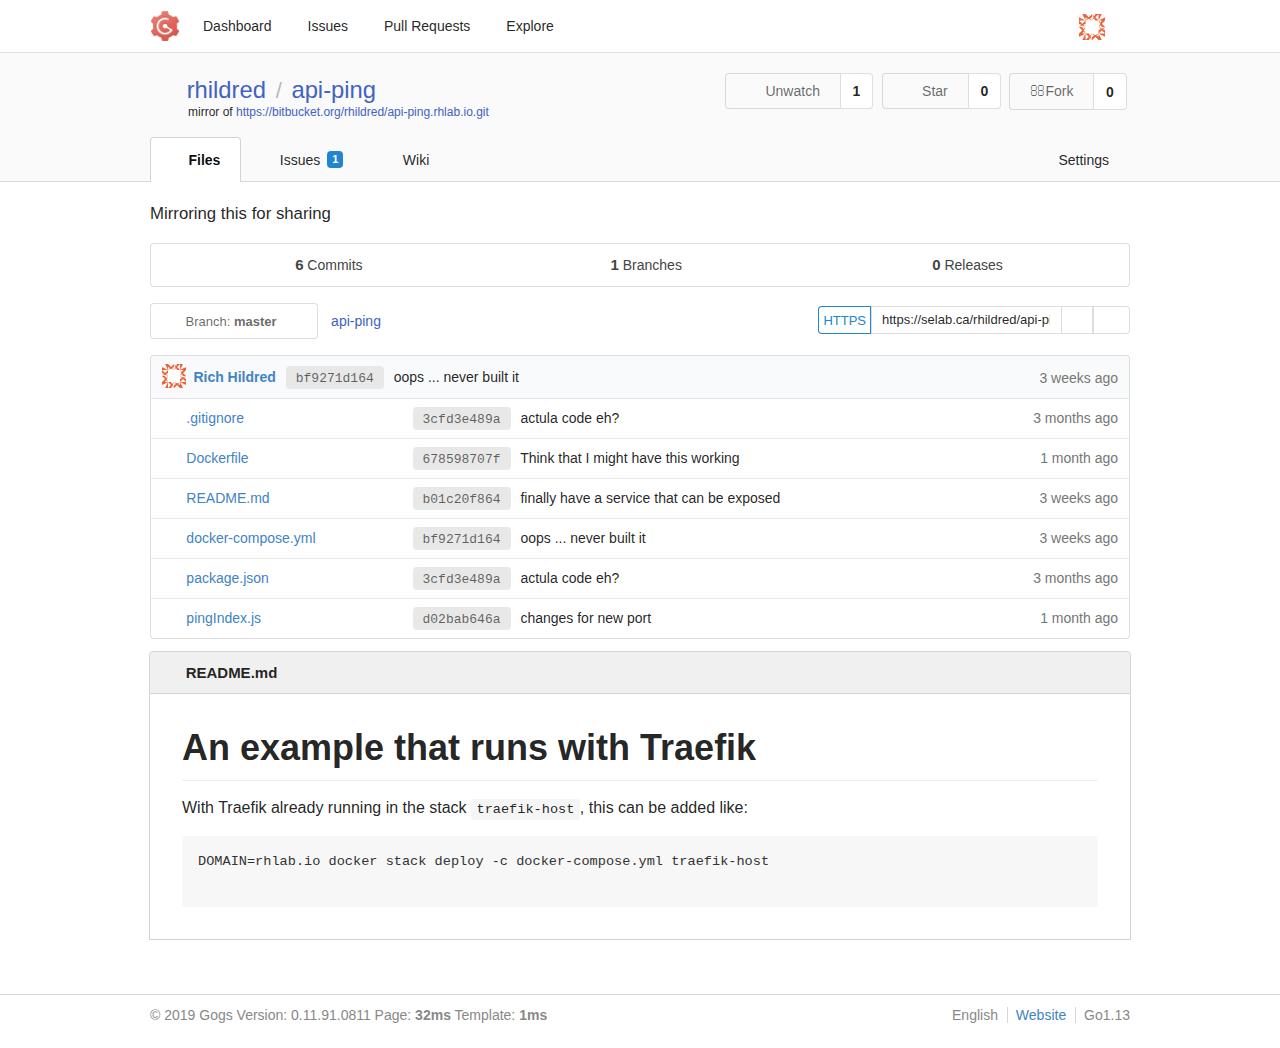
==== index.html @ e6c8b8d9 "First commit" ====
<!DOCTYPE html>
<!-- saved from url=(0039)https://gogs.selab.ca/rhildred/api-ping -->
<html><head data-suburl=""><meta http-equiv="Content-Type" content="text/html; charset=UTF-8">
	
	<meta http-equiv="X-UA-Compatible" content="IE=edge">
	<meta name="viewport" content="width=device-width, initial-scale=1.0">
	
		<meta name="author" content="rhildred">
		<meta name="description" content="api-ping - Mirroring this for sharing">
		<meta name="keywords" content="go, git, self-hosted, gogs">
	
	<meta name="referrer" content="no-referrer">
	<meta name="_csrf" content="K0z43jpOwZf_SFIL_bsp2-HHdgI6MTU2ODgyOTk5ODUxMTM0NTI4OA==">
	<meta name="_suburl" content="">

	
	
		<meta property="og:url" content="https://selab.ca/rhildred/api-ping">
		<meta property="og:type" content="object">
		<meta property="og:title" content="rhildred/api-ping">
		<meta property="og:description" content="Mirroring this for sharing">
		<meta property="og:image" content="https://secure.gravatar.com/avatar/ca1ed11e4f849117d8cab7da4cb4db39?d=identicon">
	

	<link rel="shortcut icon" href="./assets/favicon.png">

	<script src="./assets/jquery-1.11.3.min.js.download"></script>
	<script src="./assets/jquery.are-you-sure.js.download"></script>
	<link rel="stylesheet" href="./assets/font-awesome.min.css">
	<link rel="stylesheet" href="./assets/octicons.min.css">

	
	

	

	
	<link rel="stylesheet" href="./assets/semantic-2.3.1.min.css">
	<link rel="stylesheet" href="./assets/gogs.css">
	<link rel="stylesheet" href="./assets/selab.css">
	<noscript>
		<style>
			.dropdown:hover > .menu { display: block; }
			.ui.secondary.menu .dropdown.item > .menu { margin-top: 0; }
		 </style>
	</noscript>

	
	<script src="./assets/semantic-2.3.1.min.js.download"></script>
	<script src="./assets/gogs.js.download"></script>
	<script src="./assets/selab.js"></script>

	<title>rhildred/api-ping: Mirroring this for sharing - Social Entrepreneurship Lab</title>

	<meta name="theme-color" content="#ff5343">

	
</head>
<body>
	<div class="full height">
		<noscript>This website works better with JavaScript</noscript>

		
			<div class="following bar light">
				<div class="ui container">
					<div class="ui grid">
						<div class="column">
							<div class="ui top secondary menu">
								<a class="item brand" href="https://gogs.selab.ca/">
									<img class="ui mini image" src="./assets/favicon.png">
								</a>

								
									<a class="item" href="https://gogs.selab.ca/">Dashboard</a>
									<a class="item" href="https://gogs.selab.ca/issues">Issues</a>
									<a class="item" href="https://gogs.selab.ca/pulls">Pull Requests</a>
								

								<a class="item" href="https://gogs.selab.ca/explore/repos">Explore</a>
								

								
									<div class="right menu">
										<div class="ui dropdown head link jump item poping up" data-content="Create..." data-variation="tiny inverted" tabindex="0">
											<span class="text">
												<i class="octicon octicon-plus"><span class="sr-only">Create...</span></i>
												<i class="octicon octicon-triangle-down"></i>
											</span>
											<div class="menu" tabindex="-1">
												<a class="item" href="https://gogs.selab.ca/repo/create">
													<i class="octicon octicon-plus"></i> New Repository
												</a>
												<a class="item" href="https://gogs.selab.ca/repo/migrate">
													<i class="octicon octicon-repo-clone"></i> New Migration
												</a>
												
												<a class="item" href="https://gogs.selab.ca/org/create">
													<i class="octicon octicon-organization"></i> New Organization
												</a>
												
											</div>
										</div>

										<div class="ui dropdown head link jump item poping up" data-content="User profile and more" data-variation="tiny inverted" tabindex="0">
											<span class="text avatar">
												<img class="ui small rounded image" src="./assets/ca1ed11e4f849117d8cab7da4cb4db39">
												<span class="sr-only">User profile and more</span>
												<i class="octicon octicon-triangle-down" tabindex="-1"></i>
											</span>
											<div class="menu" tabindex="-1">
												<div class="ui header">
													Signed in as <strong>rhildred</strong>
												</div>

												<div class="divider"></div>
												<a class="item" href="https://gogs.selab.ca/rhildred">
													<i class="octicon octicon-person"></i> Your Profile
												</a>
												<a class=" item" href="https://gogs.selab.ca/user/settings">
													<i class="octicon octicon-settings"></i> Your Settings
												</a>
												<a class="item" target="_blank" rel="noopener noreferrer" href="https://gogs.io/docs">
													<i class="octicon octicon-question"></i> Help
												</a>
												
													<div class="divider"></div>

													<a class=" item" href="https://gogs.selab.ca/admin">
														<i class="icon settings"></i> Admin Panel
													</a>
												

												<div class="divider"></div>

												<form id="logout-form" class="item" action="https://gogs.selab.ca/user/logout" method="POST">
													<input type="hidden" name="_csrf" value="K0z43jpOwZf_SFIL_bsp2-HHdgI6MTU2ODgyOTk5ODUxMTM0NTI4OA==">
													<div class="submit-button" data-form="#logout-form">
														<i class="octicon octicon-sign-out"></i> Sign Out
													</div>
												</form>
											</div>
										</div>
									</div>

								
							</div>
						</div>
					</div>
				</div>
			</div>
		

		


<div class="repository file list">
	<div class="header-wrapper">

	<div class="ui container">
		<div class="ui vertically padded grid head">
			<div class="column">
				<div class="ui header">
					<div class="ui huge breadcrumb">
						
							<i class="mega-octicon octicon-lock"></i>
						
						<a href="https://gogs.selab.ca/rhildred">rhildred</a>
						<div class="divider"> / </div>
						<a href="https://gogs.selab.ca/rhildred/api-ping">api-ping</a>
						<div class="fork-flag">mirror of <a target="_blank" rel="noopener noreferrer" href="https://bitbucket.org/rhildred/api-ping.rhlab.io.git">https://bitbucket.org/rhildred/api-ping.rhlab.io.git</a></div>
						
					</div>

					
						<div class="ui right">
							<form class="display inline" action="https://gogs.selab.ca/rhildred/api-ping/action/unwatch?redirect_to=%2frhildred%2fapi-ping" method="POST">
								<input type="hidden" name="_csrf" value="K0z43jpOwZf_SFIL_bsp2-HHdgI6MTU2ODgyOTk5ODUxMTM0NTI4OA==">
								<div class="ui labeled button" tabindex="0">
									<button class="ui basic button">
										<i class="eye icon"></i>Unwatch
									</button>
									<a class="ui basic label" href="https://gogs.selab.ca/rhildred/api-ping/watchers">
										1
									</a>
								</div>
							</form>
							<form class="display inline" action="https://gogs.selab.ca/rhildred/api-ping/action/star?redirect_to=%2frhildred%2fapi-ping" method="POST">
								<input type="hidden" name="_csrf" value="K0z43jpOwZf_SFIL_bsp2-HHdgI6MTU2ODgyOTk5ODUxMTM0NTI4OA==">
								<div class="ui labeled button" tabindex="0">
									<button class="ui basic button">
										<i class="star outline icon"></i>Star
									</button>
									<a class="ui basic label" href="https://gogs.selab.ca/rhildred/api-ping/stars">
										0
									</a>
								</div>
							</form>
							
								<div class="ui labeled button" tabindex="0">
									<a class="ui basic button poping up" href="https://gogs.selab.ca/repo/fork/2">
										<i class="octicon octicon-repo-forked"></i>Fork
									</a>
									<a class="ui basic label" href="https://gogs.selab.ca/rhildred/api-ping/forks">
										0
									</a>
								</div>
							
						</div>
					
				</div>
			</div>
		</div>
	</div>


	<div class="ui tabs container">
		<div class="ui tabular menu navbar">
			
				<a class="active item" href="https://gogs.selab.ca/rhildred/api-ping">
					<i class="octicon octicon-file-text"></i> Files
				</a>
			
			
				<a class=" item" href="https://gogs.selab.ca/rhildred/api-ping/issues">
					<i class="octicon octicon-issue-opened"></i> Issues <span class="ui blue small label">1</span>
				</a>
			
			
			
				<a class=" item" href="https://gogs.selab.ca/rhildred/api-ping/wiki">
					<i class="octicon octicon-book"></i> Wiki
				</a>
			
			
				<div class="right menu">
					<a class=" item" href="https://gogs.selab.ca/rhildred/api-ping/settings">
						<i class="octicon octicon-tools"></i> Settings
					</a>
				</div>
			
		</div>
	</div>
	<div class="ui tabs divider"></div>

</div>

	<div class="ui container">
		




		
			<p id="repo-desc">
				<span class="description has-emoji">Mirroring this for sharing</span>
				<a class="link" href="https://gogs.selab.ca/rhildred/api-ping"></a>
			</p>
			<div class="ui segment" id="git-stats">
				<div class="ui two horizontal center link list">
					<div class="item">
				  	<a href="https://gogs.selab.ca/rhildred/api-ping/commits/master"><span class="ui text black"><i class="octicon octicon-history"></i> <b>6</b> Commits</span> </a>
					</div>
					<div class="item">
				  	<a href="https://gogs.selab.ca/rhildred/api-ping/branches"><span class="ui text black"><i class="octicon octicon-git-branch"></i><b>1</b> Branches</span> </a>
					</div>
					<div class="item">
				  	<a href="https://gogs.selab.ca/rhildred/api-ping/releases"><span class="ui text black"><i class="octicon octicon-tag"></i> <b>0</b> Releases</span> </a>
					</div>
				</div>
			</div>
		
		<div class="ui secondary menu">
			
			<div class="fitted item choose reference">
	<div class="ui floating filter dropdown" data-no-results="No results found." tabindex="0">
			<div class="ui basic small button">
			<span class="text">
				<i class="octicon octicon-git-branch"></i>
				Branch:
				<strong>master</strong>
			</span>
			<i class="dropdown icon" tabindex="0"><div class="menu" tabindex="-1"></div></i>
		</div>
		<div class="menu" tabindex="-1">
			<div class="ui icon search input">
				<i class="filter icon"></i>
				<input name="search" placeholder="Filter branch or tag...">
			</div>
			<div class="header">
				<div class="ui grid">
					<div class="two column row">
						<a class="reference column" href="https://gogs.selab.ca/rhildred/api-ping#" data-target="#branch-list">
							<span class="text black">
								Branches
							</span>
						</a>
						<a class="reference column" href="https://gogs.selab.ca/rhildred/api-ping#" data-target="#tag-list">
							<span class="text ">
								Tags
							</span>
						</a>
					</div>
				</div>
			</div>
			<div id="branch-list" class="scrolling menu">
				
					<div class="item selected" data-url="/rhildred/api-ping/src/master">master</div>
				
			</div>
			<div id="tag-list" class="scrolling menu" style="display: none">
				
			</div>
		</div>
	</div>
</div>

			<div class="fitted item">
				<div class="ui breadcrumb">
					<a class="section" href="https://gogs.selab.ca/rhildred/api-ping/src/master">api-ping</a>
					
					
					
				</div>
			</div>
			<div class="right fitted item">
				

				
				
					<div class="ui action small input" id="clone-panel">
						
							<button class="ui basic clone button blue" id="repo-clone-https" data-link="https://selab.ca/rhildred/api-ping.git">
								HTTPS
							</button>
						
						
						<input id="repo-clone-url" value="https://selab.ca/rhildred/api-ping.git" readonly="">
						<button aria-label="Copy to clipboard" class="ui basic icon button poping up clipboard" id="clipboard-btn" data-original="Copy" data-success="Copied!" data-error="Press ⌘-C or Ctrl-C to copy" data-content="Copy" data-variation="inverted tiny" data-clipboard-target="#repo-clone-url">
							<i class="octicon octicon-clippy"></i>
						</button>
						<div class="ui basic jump dropdown icon button" tabindex="0">
							<i class="download icon"></i>
							<div class="menu" tabindex="-1">
								<a class="item" href="https://gogs.selab.ca/rhildred/api-ping/archive/master.zip"><i class="octicon octicon-file-zip"></i> ZIP</a>
								<a class="item" href="https://gogs.selab.ca/rhildred/api-ping/archive/master.tar.gz"><i class="octicon octicon-file-zip"></i> TAR.GZ</a>
							</div>
						</div>
					</div>
				
			</div>
		</div>
		
			<table id="repo-files-table" class="ui unstackable fixed single line table">
	<thead>
		<tr>
			<th class="four wide">
				
					<img class="ui avatar image img-12" src="./assets/ca1ed11e4f849117d8cab7da4cb4db39">
					<a href="https://gogs.selab.ca/rhildred"><strong>Rich Hildred</strong></a>
				
				<a rel="nofollow" class="ui sha label" href="https://gogs.selab.ca/rhildred/api-ping/commit/bf9271d164b054998ff298ca6b1fd49cccdeaec7">bf9271d164</a>
				<span class="grey has-emoji">oops ... never built it</span>
			</th>
			<th class="nine wide">
			</th>
			<th class="three wide text grey right age"><span class="time-since poping up" title="" data-content="Tue, 27 Aug 2019 01:39:55 UTC" data-variation="inverted tiny">3 weeks ago</span></th>
		</tr>
	</thead>
	<tbody>
		
		
			
			
			<tr>
				
					<td class="name">
						
							<span class="octicon octicon-file-text"></span>
						
						<a href="https://gogs.selab.ca/rhildred/api-ping/src/master/.gitignore">.gitignore</a>
					</td>
				
				<td class="message collapsing has-emoji">
					<a rel="nofollow" class="ui sha label" href="https://gogs.selab.ca/rhildred/api-ping/commit/3cfd3e489a5ee1fdaada92c7c08fad5547461af4">3cfd3e489a</a>
					actula code eh?
				</td>
				<td class="text grey right age"><span class="time-since poping up" title="" data-content="Tue, 28 May 2019 14:07:12 UTC" data-variation="inverted tiny">3 months ago</span></td>
			</tr>
		
			
			
			<tr>
				
					<td class="name">
						
							<span class="octicon octicon-file-text"></span>
						
						<a href="https://gogs.selab.ca/rhildred/api-ping/src/master/Dockerfile">Dockerfile</a>
					</td>
				
				<td class="message collapsing has-emoji">
					<a rel="nofollow" class="ui sha label" href="https://gogs.selab.ca/rhildred/api-ping/commit/678598707f059fc0badb4c9be5dd7c742d2c36a2">678598707f</a>
					Think that I might have this working
				</td>
				<td class="text grey right age"><span class="time-since poping up" title="" data-content="Wed, 14 Aug 2019 19:12:55 UTC" data-variation="inverted tiny">1 month ago</span></td>
			</tr>
		
			
			
			<tr>
				
					<td class="name">
						
							<span class="octicon octicon-file-text"></span>
						
						<a href="https://gogs.selab.ca/rhildred/api-ping/src/master/README.md">README.md</a>
					</td>
				
				<td class="message collapsing has-emoji">
					<a rel="nofollow" class="ui sha label" href="https://gogs.selab.ca/rhildred/api-ping/commit/b01c20f864b653a352605896e11b9134dc93ffdc">b01c20f864</a>
					finally have a service that can be exposed
				</td>
				<td class="text grey right age"><span class="time-since poping up" title="" data-content="Sun, 25 Aug 2019 15:27:24 UTC" data-variation="inverted tiny">3 weeks ago</span></td>
			</tr>
		
			
			
			<tr>
				
					<td class="name">
						
							<span class="octicon octicon-file-text"></span>
						
						<a href="https://gogs.selab.ca/rhildred/api-ping/src/master/docker-compose.yml">docker-compose.yml</a>
					</td>
				
				<td class="message collapsing has-emoji">
					<a rel="nofollow" class="ui sha label" href="https://gogs.selab.ca/rhildred/api-ping/commit/bf9271d164b054998ff298ca6b1fd49cccdeaec7">bf9271d164</a>
					oops ... never built it
				</td>
				<td class="text grey right age"><span class="time-since poping up" title="" data-content="Tue, 27 Aug 2019 01:39:55 UTC" data-variation="inverted tiny">3 weeks ago</span></td>
			</tr>
		
			
			
			<tr>
				
					<td class="name">
						
							<span class="octicon octicon-file-text"></span>
						
						<a href="https://gogs.selab.ca/rhildred/api-ping/src/master/package.json">package.json</a>
					</td>
				
				<td class="message collapsing has-emoji">
					<a rel="nofollow" class="ui sha label" href="https://gogs.selab.ca/rhildred/api-ping/commit/3cfd3e489a5ee1fdaada92c7c08fad5547461af4">3cfd3e489a</a>
					actula code eh?
				</td>
				<td class="text grey right age"><span class="time-since poping up" title="" data-content="Tue, 28 May 2019 14:07:12 UTC" data-variation="inverted tiny">3 months ago</span></td>
			</tr>
		
			
			
			<tr>
				
					<td class="name">
						
							<span class="octicon octicon-file-text"></span>
						
						<a href="https://gogs.selab.ca/rhildred/api-ping/src/master/pingIndex.js">pingIndex.js</a>
					</td>
				
				<td class="message collapsing has-emoji">
					<a rel="nofollow" class="ui sha label" href="https://gogs.selab.ca/rhildred/api-ping/commit/d02bab646aacd58fa4c465b8196a9c379b54dce6">d02bab646a</a>
					changes for new port
				</td>
				<td class="text grey right age"><span class="time-since poping up" title="" data-content="Sun, 28 Jul 2019 01:17:05 UTC" data-variation="inverted tiny">1 month ago</span></td>
			</tr>
		
	</tbody>
</table>

	<div id="file-content" class="tab-size-8">
	<h4 class="ui top attached header" id="repo-readme">
		
			<i class="octicon octicon-book"></i>
			
				<strong>README.md</strong>
			
		
		
	</h4>
	<div class="ui unstackable attached table segment">
		<div class="file-view markdown has-emoji">
			
				<div id="an-example-that-runs-with-traefik" class="anchor-wrap"><h1>An example that runs with Traefik<a class="anchor" href="https://gogs.selab.ca/rhildred/api-ping#an-example-that-runs-with-traefik"><span class="octicon octicon-link"></span></a></h1></div>

<p>With Traefik already running in the stack <code>traefik-host</code>, this can be added like:</p>

<pre><code class="hljs stylus">DOMAIN=rhlab<span class="hljs-selector-class">.io</span> docker stack deploy -c docker-compose<span class="hljs-selector-class">.yml</span> traefik-host

</code></pre>

			
		</div>
	</div>
</div>

<script>
function submitDeleteForm() {
    var message = prompt("delete_confirm_message\n\ndelete_commit_summary", "Delete ''");
    if (message != null) {
        $("#delete-message").val(message);
        $("#delete-file-form").submit()
    }
}
</script>



		
	</div>
</div>

	</div>
	<footer>
		<div class="ui container">
			<div class="ui left">
				© 2019 Gogs Version: 0.11.91.0811 Page: <strong>32ms</strong> Template: <strong>1ms</strong>
			</div>
			<div class="ui right links">
				
				<div class="ui language bottom floating slide up dropdown link item" tabindex="0">
					<i class="world icon"></i>
					<div class="text">English</div>
					<div class="menu" tabindex="-1">
						
							<a class="item active selected" href="https://gogs.selab.ca/rhildred/api-ping#">English</a>
						
							<a class="item " href="https://gogs.selab.ca/rhildred/api-ping?lang=zh-CN">简体中文</a>
						
							<a class="item " href="https://gogs.selab.ca/rhildred/api-ping?lang=zh-HK">繁體中文（香港）</a>
						
							<a class="item " href="https://gogs.selab.ca/rhildred/api-ping?lang=zh-TW">繁體中文（臺灣）</a>
						
							<a class="item " href="https://gogs.selab.ca/rhildred/api-ping?lang=de-DE">Deutsch</a>
						
							<a class="item " href="https://gogs.selab.ca/rhildred/api-ping?lang=fr-FR">français</a>
						
							<a class="item " href="https://gogs.selab.ca/rhildred/api-ping?lang=nl-NL">Nederlands</a>
						
							<a class="item " href="https://gogs.selab.ca/rhildred/api-ping?lang=lv-LV">latviešu</a>
						
							<a class="item " href="https://gogs.selab.ca/rhildred/api-ping?lang=ru-RU">русский</a>
						
							<a class="item " href="https://gogs.selab.ca/rhildred/api-ping?lang=ja-JP">日本語</a>
						
							<a class="item " href="https://gogs.selab.ca/rhildred/api-ping?lang=es-ES">español</a>
						
							<a class="item " href="https://gogs.selab.ca/rhildred/api-ping?lang=pt-BR">português do Brasil</a>
						
							<a class="item " href="https://gogs.selab.ca/rhildred/api-ping?lang=pl-PL">polski</a>
						
							<a class="item " href="https://gogs.selab.ca/rhildred/api-ping?lang=bg-BG">български</a>
						
							<a class="item " href="https://gogs.selab.ca/rhildred/api-ping?lang=it-IT">italiano</a>
						
							<a class="item " href="https://gogs.selab.ca/rhildred/api-ping?lang=fi-FI">suomi</a>
						
							<a class="item " href="https://gogs.selab.ca/rhildred/api-ping?lang=tr-TR">Türkçe</a>
						
							<a class="item " href="https://gogs.selab.ca/rhildred/api-ping?lang=cs-CZ">čeština</a>
						
							<a class="item " href="https://gogs.selab.ca/rhildred/api-ping?lang=sr-SP">српски</a>
						
							<a class="item " href="https://gogs.selab.ca/rhildred/api-ping?lang=sv-SE">svenska</a>
						
							<a class="item " href="https://gogs.selab.ca/rhildred/api-ping?lang=ko-KR">한국어</a>
						
							<a class="item " href="https://gogs.selab.ca/rhildred/api-ping?lang=gl-ES">galego</a>
						
							<a class="item " href="https://gogs.selab.ca/rhildred/api-ping?lang=uk-UA">українська</a>
						
							<a class="item " href="https://gogs.selab.ca/rhildred/api-ping?lang=en-GB">English (United Kingdom)</a>
						
							<a class="item " href="https://gogs.selab.ca/rhildred/api-ping?lang=hu-HU">Magyar</a>
						
							<a class="item " href="https://gogs.selab.ca/rhildred/api-ping?lang=sk-SK">Slovenčina</a>
						
							<a class="item " href="https://gogs.selab.ca/rhildred/api-ping?lang=id-ID">Indonesian</a>
						
							<a class="item " href="https://gogs.selab.ca/rhildred/api-ping?lang=fa-IR">Persian</a>
						
							<a class="item " href="https://gogs.selab.ca/rhildred/api-ping?lang=vi-VN">Vietnamese</a>
						
							<a class="item " href="https://gogs.selab.ca/rhildred/api-ping?lang=pt-PT">Português</a>
						
					</div>
				</div>
				<a href="https://gogs.selab.ca/assets/librejs/librejs.html" style="display:none" data-jslicense="1">Javascript Licenses</a>
				<a target="_blank" rel="noopener noreferrer" href="https://gogs.io/">Website</a>
				<span class="version">Go1.13</span>
			</div>
		</div>
	</footer>




	<link rel="stylesheet" href="./assets/github.css">
	<script src="./assets/highlight.pack.js.download"></script>





<script src="./assets/emojify-1.1.0.min.js.download"></script>
<script src="./assets/clipboard-1.5.9.min.js.download"></script>




</body></html>
---- assets/octicons.min.css ----
@font-face{font-family:Octicons;src:url(octicons.eot?ef21c39f0ca9b1b5116e5eb7ac5eabe6);src:url(octicons.eot?#iefix) format("embedded-opentype"),url(octicons.woff2?ef21c39f0ca9b1b5116e5eb7ac5eabe6) format("woff2"),url(octicons.woff?ef21c39f0ca9b1b5116e5eb7ac5eabe6) format("woff"),url(octicons.ttf?ef21c39f0ca9b1b5116e5eb7ac5eabe6) format("truetype"),url(octicons.svg?ef21c39f0ca9b1b5116e5eb7ac5eabe6#octicons) format("svg");font-weight:400;font-style:normal}.mega-octicon,.octicon{font:normal normal normal 16px/1 Octicons;display:inline-block;text-decoration:none;text-rendering:auto;-webkit-font-smoothing:antialiased;-moz-osx-font-smoothing:grayscale;-webkit-user-select:none;-ms-user-select:none;user-select:none;speak:none}.mega-octicon{font-size:32px}.octicon-alert:before{content:"\f02d"}.octicon-arrow-down:before{content:"\f03f"}.octicon-arrow-left:before{content:"\f040"}.octicon-arrow-right:before{content:"\f03e"}.octicon-arrow-small-down:before{content:"\f0a0"}.octicon-arrow-small-left:before{content:"\f0a1"}.octicon-arrow-small-right:before{content:"\f071"}.octicon-arrow-small-up:before{content:"\f09f"}.octicon-arrow-up:before{content:"\f03d"}.octicon-beaker:before{content:"\f0dd"}.octicon-bell:before{content:"\f0de"}.octicon-bold:before{content:"\f0e2"}.octicon-book:before{content:"\f007"}.octicon-bookmark:before{content:"\f07b"}.octicon-briefcase:before{content:"\f0d3"}.octicon-broadcast:before{content:"\f048"}.octicon-browser:before{content:"\f0c5"}.octicon-bug:before{content:"\f091"}.octicon-calendar:before{content:"\f068"}.octicon-check:before{content:"\f03a"}.octicon-checklist:before{content:"\f076"}.octicon-chevron-down:before{content:"\f0a3"}.octicon-chevron-left:before{content:"\f0a4"}.octicon-chevron-right:before{content:"\f078"}.octicon-chevron-up:before{content:"\f0a2"}.octicon-circle-slash:before{content:"\f084"}.octicon-circuit-board:before{content:"\f0d6"}.octicon-clippy:before{content:"\f035"}.octicon-clock:before{content:"\f046"}.octicon-cloud-download:before{content:"\f00b"}.octicon-cloud-upload:before{content:"\f00c"}.octicon-code:before{content:"\f05f"}.octicon-comment-discussion:before{content:"\f04f"}.octicon-comment:before{content:"\f02b"}.octicon-credit-card:before{content:"\f045"}.octicon-dash:before{content:"\f0ca"}.octicon-dashboard:before{content:"\f07d"}.octicon-database:before{content:"\f096"}.octicon-desktop-download:before{content:"\f0dc"}.octicon-device-camera-video:before{content:"\f057"}.octicon-device-camera:before{content:"\f056"}.octicon-device-desktop:before{content:"\f27c"}.octicon-device-mobile:before{content:"\f038"}.octicon-diff-added:before{content:"\f06b"}.octicon-diff-ignored:before{content:"\f099"}.octicon-diff-modified:before{content:"\f06d"}.octicon-diff-removed:before{content:"\f06c"}.octicon-diff-renamed:before{content:"\f06e"}.octicon-diff:before{content:"\f04d"}.octicon-ellipses:before{content:"\f101"}.octicon-ellipsis:before{content:"\f09a"}.octicon-eye:before{content:"\f04e"}.octicon-file-binary:before{content:"\f094"}.octicon-file-code:before{content:"\f010"}.octicon-file-directory:before{content:"\f016"}.octicon-file-media:before{content:"\f012"}.octicon-file-pdf:before{content:"\f014"}.octicon-file-submodule:before{content:"\f017"}.octicon-file-symlink-directory:before{content:"\f0b1"}.octicon-file-symlink-file:before{content:"\f0b0"}.octicon-file-text:before{content:"\f011"}.octicon-file-zip:before{content:"\f013"}.octicon-file:before{content:"\f102"}.octicon-flame:before{content:"\f0d2"}.octicon-fold:before{content:"\f0cc"}.octicon-gear:before{content:"\f02f"}.octicon-gift:before{content:"\f042"}.octicon-gist-secret:before{content:"\f08c"}.octicon-gist:before{content:"\f00e"}.octicon-git-branch:before{content:"\f020"}.octicon-git-commit:before{content:"\f01f"}.octicon-git-compare:before{content:"\f0ac"}.octicon-git-merge:before{content:"\f023"}.octicon-git-pull-request:before{content:"\f009"}.octicon-globe:before{content:"\f0b6"}.octicon-grabber:before{content:"\f103"}.octicon-graph:before{content:"\f043"}.octicon-heart:before{content:"\2665"}.octicon-history:before{content:"\f07e"}.octicon-home:before{content:"\f08d"}.octicon-horizontal-rule:before{content:"\f070"}.octicon-hubot:before{content:"\f09d"}.octicon-inbox:before{content:"\f0cf"}.octicon-info:before{content:"\f059"}.octicon-issue-closed:before{content:"\f028"}.octicon-issue-opened:before{content:"\f026"}.octicon-issue-reopened:before{content:"\f027"}.octicon-italic:before{content:"\f0e4"}.octicon-jersey:before{content:"\f019"}.octicon-key:before{content:"\f049"}.octicon-keyboard:before{content:"\f00d"}.octicon-law:before{content:"\f0d8"}.octicon-light-bulb:before{content:"\f000"}.octicon-link-external:before{content:"\f07f"}.octicon-link:before{content:"\f05c"}.octicon-list-ordered:before{content:"\f062"}.octicon-list-unordered:before{content:"\f061"}.octicon-location:before{content:"\f060"}.octicon-lock:before{content:"\f06a"}.octicon-logo-gist:before{content:"\f0ad"}.octicon-logo-github:before{content:"\f092"}.octicon-mail-read:before{content:"\f03c"}.octicon-mail-reply:before{content:"\f051"}.octicon-mail:before{content:"\f03b"}.octicon-mark-github:before{content:"\f00a"}.octicon-markdown:before{content:"\f0c9"}.octicon-megaphone:before{content:"\f077"}.octicon-mention:before{content:"\f0be"}.octicon-milestone:before{content:"\f075"}.octicon-mirror:before{content:"\f024"}.octicon-mortar-board:before{content:"\f0d7"}.octicon-mute:before{content:"\f080"}.octicon-no-newline:before{content:"\f09c"}.octicon-octoface:before{content:"\f008"}.octicon-organization:before{content:"\f037"}.octicon-package:before{content:"\f0c4"}.octicon-paintcan:before{content:"\f0d1"}.octicon-pencil:before{content:"\f058"}.octicon-person:before{content:"\f018"}.octicon-pin:before{content:"\f041"}.octicon-plug:before{content:"\f0d4"}.octicon-plus-small:before{content:"\f104"}.octicon-plus:before{content:"\f05d"}.octicon-primitive-dot:before{content:"\f052"}.octicon-primitive-square:before{content:"\f053"}.octicon-pulse:before{content:"\f085"}.octicon-question:before{content:"\f02c"}.octicon-quote:before{content:"\f063"}.octicon-radio-tower:before{content:"\f030"}.octicon-reply:before{content:"\f105"}.octicon-repo-clone:before{content:"\f04c"}.octicon-repo-force-push:before{content:"\f04a"}.octicon-repo-forked:before{content:"\f002"}.octicon-repo-pull:before{content:"\f006"}.octicon-repo-push:before{content:"\f005"}.octicon-repo:before{content:"\f001"}.octicon-rocket:before{content:"\f033"}.octicon-rss:before{content:"\f034"}.octicon-ruby:before{content:"\f047"}.octicon-search:before{content:"\f02e"}.octicon-server:before{content:"\f097"}.octicon-settings:before{content:"\f07c"}.octicon-shield:before{content:"\f0e1"}.octicon-sign-in:before{content:"\f036"}.octicon-sign-out:before{content:"\f032"}.octicon-smiley:before{content:"\f0e7"}.octicon-squirrel:before{content:"\f0b2"}.octicon-star:before{content:"\f02a"}.octicon-stop:before{content:"\f08f"}.octicon-sync:before{content:"\f087"}.octicon-tag:before{content:"\f015"}.octicon-tasklist:before{content:"\f0e5"}.octicon-telescope:before{content:"\f088"}.octicon-terminal:before{content:"\f0c8"}.octicon-text-size:before{content:"\f0e3"}.octicon-three-bars:before{content:"\f05e"}.octicon-thumbsdown:before{content:"\f0db"}.octicon-thumbsup:before{content:"\f0da"}.octicon-tools:before{content:"\f031"}.octicon-trashcan:before{content:"\f0d0"}.octicon-triangle-down:before{content:"\f05b"}.octicon-triangle-left:before{content:"\f044"}.octicon-triangle-right:before{content:"\f05a"}.octicon-triangle-up:before{content:"\f0aa"}.octicon-unfold:before{content:"\f039"}.octicon-unmute:before{content:"\f0ba"}.octicon-unverified:before{content:"\f0e8"}.octicon-verified:before{content:"\f0e6"}.octicon-versions:before{content:"\f064"}.octicon-watch:before{content:"\f0e0"}.octicon-x:before{content:"\f081"}.octicon-zap:before{content:"\26a1"}
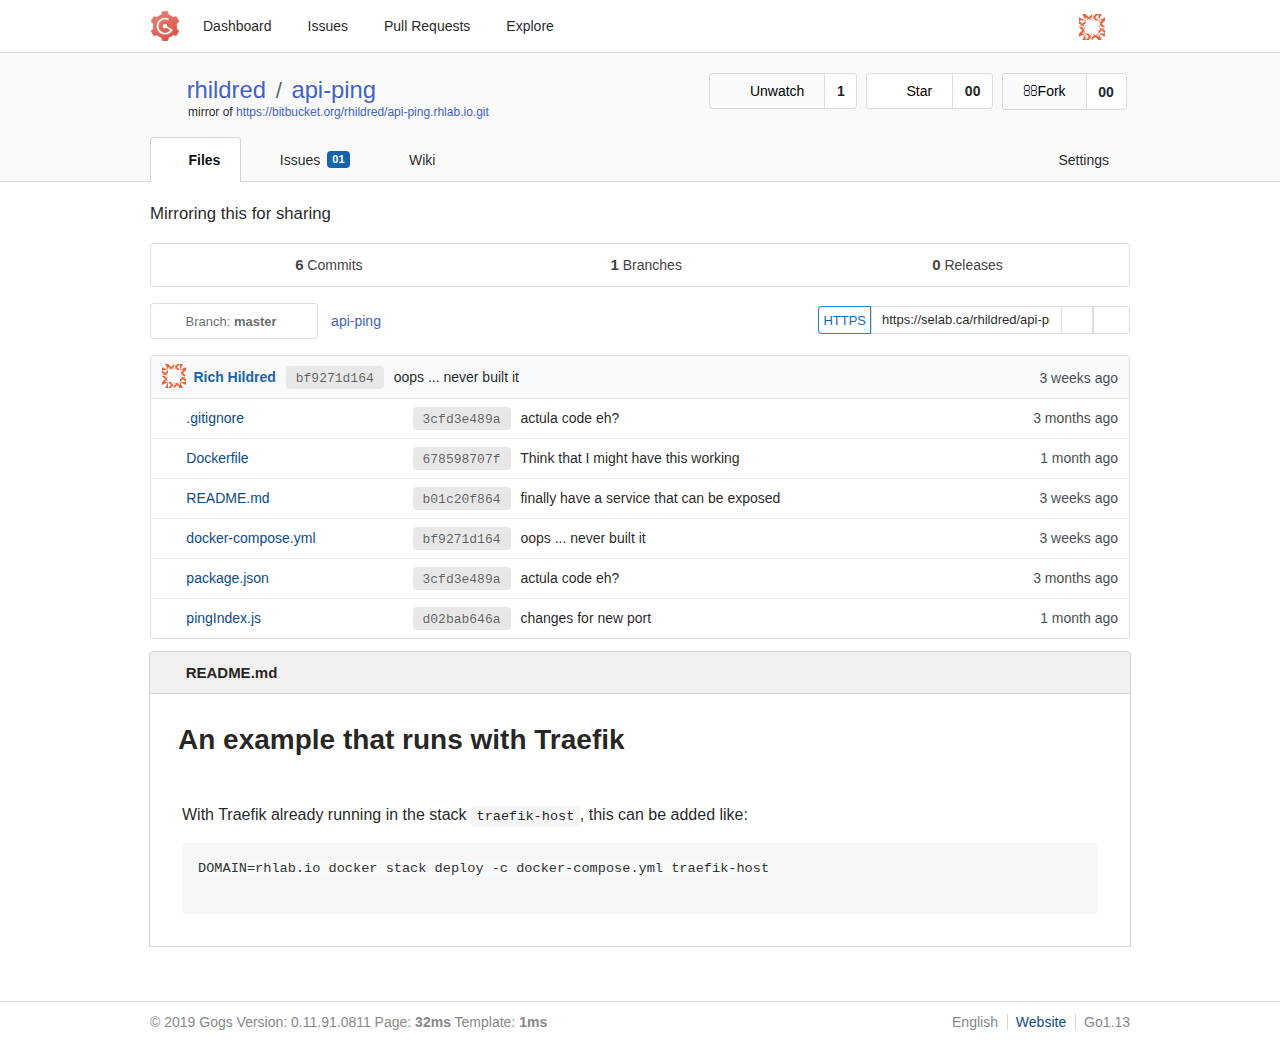
==== commit af1cad0e: "ally fixes" ====
--- a/index.html
+++ b/index.html
@@ -1,6 +1,6 @@
 <!DOCTYPE html>
 <!-- saved from url=(0039)https://gogs.selab.ca/rhildred/api-ping -->
-<html><head data-suburl=""><meta http-equiv="Content-Type" content="text/html; charset=UTF-8">
+<html lang="en"><head data-suburl=""><meta http-equiv="Content-Type" content="text/html; charset=UTF-8">
 	
 	<meta http-equiv="X-UA-Compatible" content="IE=edge">
 	<meta name="viewport" content="width=device-width, initial-scale=1.0">
@@ -57,7 +57,7 @@
 	
 </head>
 <body>
-	<div class="full height">
+	<main class="full height">
 		<noscript>This website works better with JavaScript</noscript>
 
 		
@@ -67,7 +67,7 @@
 						<div class="column">
 							<div class="ui top secondary menu">
 								<a class="item brand" href="https://gogs.selab.ca/">
-									<img class="ui mini image" src="./assets/favicon.png">
+									<img class="ui mini image" alt="Logo" src="./assets/favicon.png">
 								</a>
 
 								
@@ -103,7 +103,7 @@
 
 										<div class="ui dropdown head link jump item poping up" data-content="User profile and more" data-variation="tiny inverted" tabindex="0">
 											<span class="text avatar">
-												<img class="ui small rounded image" src="./assets/ca1ed11e4f849117d8cab7da4cb4db39">
+												<img class="ui small rounded image" alt="Logo" src="./assets/ca1ed11e4f849117d8cab7da4cb4db39">
 												<span class="sr-only">User profile and more</span>
 												<i class="octicon octicon-triangle-down" tabindex="-1"></i>
 											</span>
@@ -176,7 +176,7 @@
 							<form class="display inline" action="https://gogs.selab.ca/rhildred/api-ping/action/unwatch?redirect_to=%2frhildred%2fapi-ping" method="POST">
 								<input type="hidden" name="_csrf" value="K0z43jpOwZf_SFIL_bsp2-HHdgI6MTU2ODgyOTk5ODUxMTM0NTI4OA==">
 								<div class="ui labeled button" tabindex="0">
-									<button class="ui basic button">
+									<button class="ui basic button" id="unwatch-button">
 										<i class="eye icon"></i>Unwatch
 									</button>
 									<a class="ui basic label" href="https://gogs.selab.ca/rhildred/api-ping/watchers">
@@ -187,21 +187,19 @@
 							<form class="display inline" action="https://gogs.selab.ca/rhildred/api-ping/action/star?redirect_to=%2frhildred%2fapi-ping" method="POST">
 								<input type="hidden" name="_csrf" value="K0z43jpOwZf_SFIL_bsp2-HHdgI6MTU2ODgyOTk5ODUxMTM0NTI4OA==">
 								<div class="ui labeled button" tabindex="0">
-									<button class="ui basic button">
+									<button class="ui basic button" id="star-button">
 										<i class="star outline icon"></i>Star
 									</button>
-									<a class="ui basic label" href="https://gogs.selab.ca/rhildred/api-ping/stars">
-										0
-									</a>
+									<a class="ui basic label" id="stars-link" href="https://gogs.selab.ca/rhildred/api-ping/stars">00</a>
 								</div>
 							</form>
 							
 								<div class="ui labeled button" tabindex="0">
-									<a class="ui basic button poping up" href="https://gogs.selab.ca/repo/fork/2">
+									<a class="ui basic button poping up" id="fork-button" href="https://gogs.selab.ca/repo/fork/2">
 										<i class="octicon octicon-repo-forked"></i>Fork
 									</a>
 									<a class="ui basic label" href="https://gogs.selab.ca/rhildred/api-ping/forks">
-										0
+										00
 									</a>
 								</div>
 							
@@ -222,7 +220,7 @@
 			
 			
 				<a class=" item" href="https://gogs.selab.ca/rhildred/api-ping/issues">
-					<i class="octicon octicon-issue-opened"></i> Issues <span class="ui blue small label">1</span>
+					<i class="octicon octicon-issue-opened"></i> Issues <span class="ui blue small label" id="label-blue">01</span>
 				</a>
 			
 			
@@ -253,7 +251,7 @@
 		
 			<p id="repo-desc">
 				<span class="description has-emoji">Mirroring this for sharing</span>
-				<a class="link" href="https://gogs.selab.ca/rhildred/api-ping"></a>
+				<a class="link" href="https://gogs.selab.ca/rhildred/api-ping" aria-label="api link"></a>
 			</p>
 			<div class="ui segment" id="git-stats">
 				<div class="ui two horizontal center link list">
@@ -334,7 +332,7 @@
 							</button>
 						
 						
-						<input id="repo-clone-url" value="https://selab.ca/rhildred/api-ping.git" readonly="">
+						<input id="repo-clone-url" value="https://selab.ca/rhildred/api-ping.git" aria-label="clone input" readonly="">
 						<button aria-label="Copy to clipboard" class="ui basic icon button poping up clipboard" id="clipboard-btn" data-original="Copy" data-success="Copied!" data-error="Press ⌘-C or Ctrl-C to copy" data-content="Copy" data-variation="inverted tiny" data-clipboard-target="#repo-clone-url">
 							<i class="octicon octicon-clippy"></i>
 						</button>
@@ -355,8 +353,8 @@
 		<tr>
 			<th class="four wide">
 				
-					<img class="ui avatar image img-12" src="./assets/ca1ed11e4f849117d8cab7da4cb4db39">
-					<a href="https://gogs.selab.ca/rhildred"><strong>Rich Hildred</strong></a>
+					<img class="ui avatar image img-12" alt="avatar" src="./assets/ca1ed11e4f849117d8cab7da4cb4db39">
+					<a href="https://gogs.selab.ca/rhildred"><strong class="header-name">Rich Hildred</strong></a>
 				
 				<a rel="nofollow" class="ui sha label" href="https://gogs.selab.ca/rhildred/api-ping/commit/bf9271d164b054998ff298ca6b1fd49cccdeaec7">bf9271d164</a>
 				<span class="grey has-emoji">oops ... never built it</span>
@@ -420,7 +418,7 @@
 					<a rel="nofollow" class="ui sha label" href="https://gogs.selab.ca/rhildred/api-ping/commit/b01c20f864b653a352605896e11b9134dc93ffdc">b01c20f864</a>
 					finally have a service that can be exposed
 				</td>
-				<td class="text grey right age"><span class="time-since poping up" title="" data-content="Sun, 25 Aug 2019 15:27:24 UTC" data-variation="inverted tiny">3 weeks ago</span></td>
+				<td class="text grey right age"><span class="time-since poping up" id="time-since" title="" data-content="Sun, 25 Aug 2019 15:27:24 UTC" data-variation="inverted tiny">3 weeks ago</span></td>
 			</tr>
 		
 			
@@ -491,9 +489,9 @@
 		
 	</h4>
 	<div class="ui unstackable attached table segment">
-		<div class="file-view markdown has-emoji">
-			
-				<div id="an-example-that-runs-with-traefik" class="anchor-wrap"><h1>An example that runs with Traefik<a class="anchor" href="https://gogs.selab.ca/rhildred/api-ping#an-example-that-runs-with-traefik"><span class="octicon octicon-link"></span></a></h1></div>
+		<h1 class="read-me-header" >An example that runs with Traefik</h1>
+		<div class="file-view markdown">
+			
 
 <p>With Traefik already running in the stack <code>traefik-host</code>, this can be added like:</p>
 
@@ -522,12 +520,10 @@
 	</div>
 </div>
 
-	</div>
+	</main>
 	<footer>
 		<div class="ui container">
-			<div class="ui left">
-				© 2019 Gogs Version: 0.11.91.0811 Page: <strong>32ms</strong> Template: <strong>1ms</strong>
-			</div>
+			© 2019 Gogs Version: 0.11.91.0811 Page: <strong>32ms</strong> Template: <strong>1ms</strong>
 			<div class="ui right links">
 				
 				<div class="ui language bottom floating slide up dropdown link item" tabindex="0">
--- a/assets/gogs.css
+++ b/assets/gogs.css
@@ -174,7 +174,7 @@
   color: #000;
 }
 .ui .text.grey {
-  color: #767676 !important;
+  color: #495057 !important;
 }
 .ui .text.grey a {
   color: #444 !important;
@@ -446,7 +446,8 @@
 }
 /* Overrides some styles of the Highlight.js plugin */
 .hljs {
-  background: inherit !important;
+  background: #f8f9fa !important;
+  color: #000;
   padding: 0 !important;
 }
 .ui.dropdown .menu > .item > .image,
@@ -3231,3 +3232,57 @@
 .ui.user.list .item .description a:hover {
   text-decoration: underline;
 }
+
+#repo-clone-https {
+  color: #1864ab !important;
+}
+
+.header-name {
+  color: #1864ab;
+}
+
+.read-me-header {
+  margin-left: 2rem;
+  padding-top: 2rem;
+}
+
+.divider {
+  color:#212529 !important;
+}
+
+#stars-link a{
+  color: #212529 !important; 
+  background: #fff;
+  font-size: 2rem;
+}
+
+#label-blue {
+  color:#fff !important; 
+  background: #1864ab !important;
+}
+
+#unwatch-button {
+  color: #000 !important;
+}
+
+#footer-text {
+  color: #000;
+  background: #fff;
+}
+
+#star-button {
+  color: #000 !important;
+  background: #fff !important;
+}
+
+#fork-button {
+  color: #000 !important;
+}
+
+footer {
+  background: #fff !important;
+}
+
+.ui .container {
+  background: #fff !important;
+}